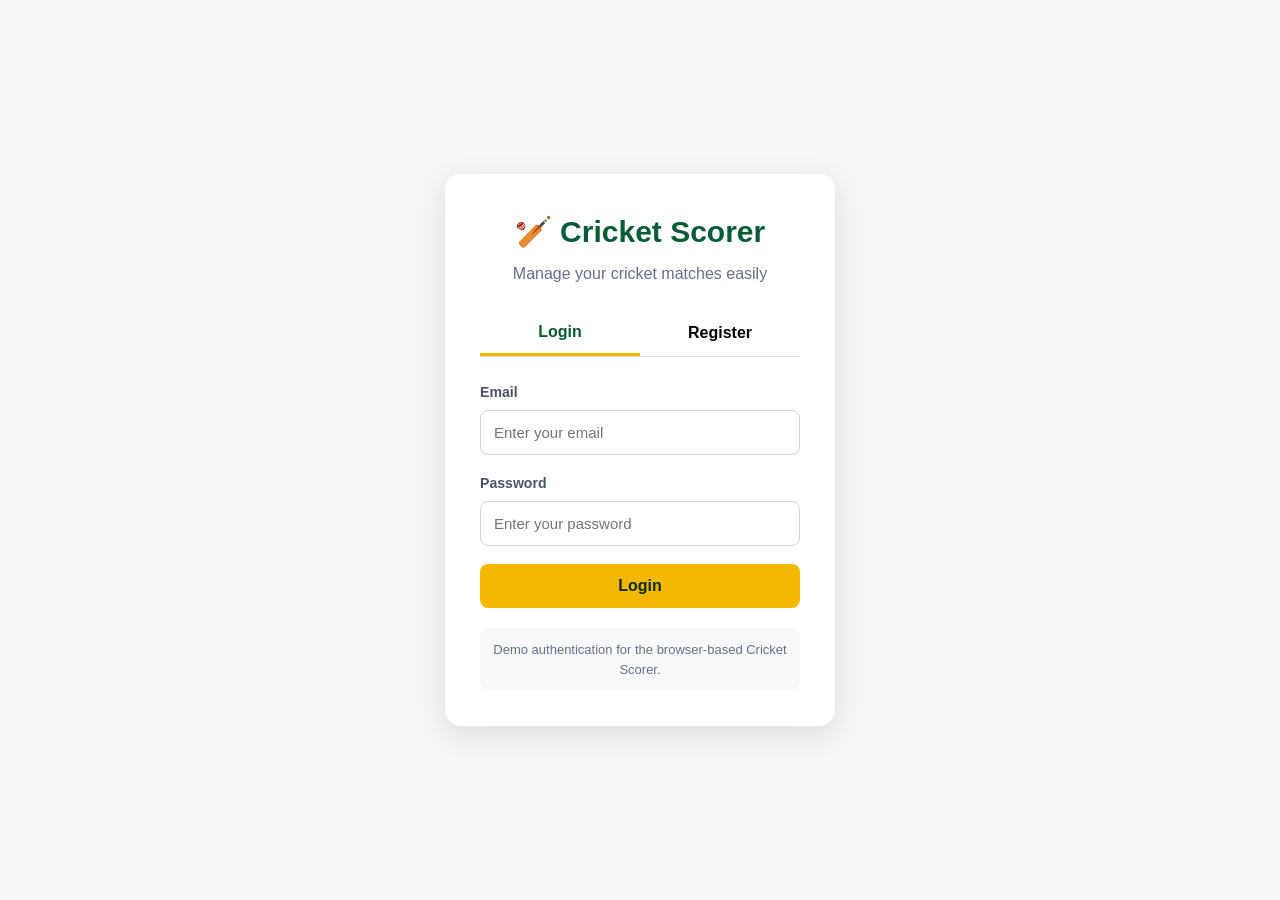
==== auth.html @ 76970073 "Add authentication and user-specific data" ====
<!DOCTYPE html>
<html lang="en">
<head>
    <meta charset="UTF-8">
    <meta name="viewport" content="width=device-width, initial-scale=1.0">

    <title>Login - Cricket Scorer</title>

    <link rel="stylesheet" href="css/style.css">

    <style>
        body {
            min-height: 100vh;
            margin: 0;
            display: flex;
            align-items: center;
            justify-content: center;
            background: #f4f6f8;
        }

        .auth-container {
            width: 100%;
            max-width: 430px;
            padding: 20px;
        }

        .auth-card {
            background: white;
            padding: 35px;
            border-radius: 16px;
            box-shadow: 0 8px 30px rgba(0, 0, 0, 0.10);
        }

        .auth-logo {
            text-align: center;
            margin-bottom: 25px;
        }

        .auth-logo h1 {
            margin: 0;
            color: #075c35;
            font-size: 30px;
        }

        .auth-logo p {
            color: #667085;
            margin-top: 8px;
        }

        .auth-tabs {
            display: flex;
            margin-bottom: 25px;
            border-bottom: 1px solid #ddd;
        }

        .auth-tab {
            flex: 1;
            padding: 12px;
            border: none;
            background: transparent;
            cursor: pointer;
            font-size: 16px;
            font-weight: 600;
        }

        .auth-tab.active {
            color: #075c35;
            border-bottom: 3px solid #f5b800;
        }

        .auth-form {
            display: none;
        }

        .auth-form.active {
            display: block;
        }

        .form-group {
            margin-bottom: 18px;
        }

        .form-group label {
            display: block;
            margin-bottom: 7px;
            font-weight: 600;
        }

        .form-group input {
            width: 100%;
            box-sizing: border-box;
            padding: 13px;
            border: 1px solid #d0d5dd;
            border-radius: 8px;
            font-size: 15px;
        }

        .form-group input:focus {
            outline: none;
            border-color: #075c35;
        }

        .auth-button {
            width: 100%;
            padding: 13px;
            border: none;
            border-radius: 8px;
            background: #f5b800;
            color: #102a1c;
            font-size: 16px;
            font-weight: 700;
            cursor: pointer;
        }

        .auth-button:hover {
            opacity: 0.9;
        }

        .auth-message {
            margin-top: 15px;
            text-align: center;
            font-weight: 600;
        }

        .auth-message.error {
            color: #dc3545;
        }

        .auth-message.success {
            color: #198754;
        }

        .demo-note {
            margin-top: 20px;
            padding: 12px;
            background: #f8f9fa;
            border-radius: 8px;
            font-size: 13px;
            color: #667085;
            text-align: center;
        }
    </style>
</head>

<body>

<div class="auth-container">

    <div class="auth-card">

        <div class="auth-logo">
            <h1>🏏 Cricket Scorer</h1>
            <p>Manage your cricket matches easily</p>
        </div>

        <!-- Login/Register Tabs -->
        <div class="auth-tabs">

            <button
                type="button"
                class="auth-tab active"
                id="loginTab"
                onclick="showAuthForm('login')">
                Login
            </button>

            <button
                type="button"
                class="auth-tab"
                id="registerTab"
                onclick="showAuthForm('register')">
                Register
            </button>

        </div>


        <!-- LOGIN FORM -->
        <form id="loginForm" class="auth-form active">

            <div class="form-group">
                <label for="loginEmail">Email</label>

                <input
                    type="email"
                    id="loginEmail"
                    placeholder="Enter your email"
                    required>
            </div>


            <div class="form-group">
                <label for="loginPassword">Password</label>

                <input
                    type="password"
                    id="loginPassword"
                    placeholder="Enter your password"
                    required>
            </div>


            <button type="submit" class="auth-button">
                Login
            </button>

        </form>


        <!-- REGISTER FORM -->
        <form id="registerForm" class="auth-form">

            <div class="form-group">
                <label for="registerName">Full Name</label>

                <input
                    type="text"
                    id="registerName"
                    placeholder="Enter your name"
                    required>
            </div>


            <div class="form-group">
                <label for="registerEmail">Email</label>

                <input
                    type="email"
                    id="registerEmail"
                    placeholder="Enter your email"
                    required>
            </div>


            <div class="form-group">
                <label for="registerPassword">Password</label>

                <input
                    type="password"
                    id="registerPassword"
                    placeholder="Create a password"
                    minlength="6"
                    required>
            </div>


            <div class="form-group">
                <label for="confirmPassword">Confirm Password</label>

                <input
                    type="password"
                    id="confirmPassword"
                    placeholder="Confirm your password"
                    minlength="6"
                    required>
            </div>


            <button type="submit" class="auth-button">
                Create Account
            </button>

        </form>


        <div id="authMessage" class="auth-message"></div>

        <div class="demo-note">
            Demo authentication for the browser-based Cricket Scorer.
        </div>

    </div>

</div>


<script src="js/auth.js"></script>

</body>
</html>
---- css/style.css ----
/* ===========================================================
   style.css
   Cricket Score Tally — modern stadium/scoreboard theme
   =========================================================== */

:root {
  --green-900: #0b3d24;
  --green-700: #14532d;
  --green-600: #1c7c3f;
  --green-500: #2e9e52;
  --green-100: #e6f7ec;
  --gold-500: #f2b705;
  --gold-600: #d99a00;
  --red-500: #e63946;
  --blue-500: #2563eb;
  --gray-900: #1a1d1f;
  --gray-700: #4b5563;
  --gray-400: #9ca3af;
  --gray-200: #e5e7eb;
  --gray-100: #f3f4f6;
  --white: #ffffff;
  --radius-sm: 8px;
  --radius-md: 14px;
  --radius-lg: 20px;
  --shadow-sm: 0 1px 3px rgba(0, 0, 0, 0.08);
  --shadow-md: 0 6px 18px rgba(0, 0, 0, 0.10);
  --shadow-lg: 0 12px 32px rgba(0, 0, 0, 0.16);
}

* {
  box-sizing: border-box;
}

body {
  margin: 0;
  font-family: "Segoe UI", Roboto, Helvetica, Arial, sans-serif;
  background: var(--gray-100);
  color: var(--gray-900);
  line-height: 1.5;
}

a {
  text-decoration: none;
  color: inherit;
}

img {
  max-width: 100%;
  display: block;
}

.container {
  max-width: 1100px;
  margin: 0 auto;
  padding: 0 20px;
}

/* ---------- Navbar ---------- */

.navbar {
  background: linear-gradient(135deg, var(--green-900), var(--green-700));
  color: var(--white);
  box-shadow: var(--shadow-md);
  position: sticky;
  top: 0;
  z-index: 100;
}

.navbar-inner {
  max-width: 1100px;
  margin: 0 auto;
  padding: 0 20px;
  display: flex;
  align-items: center;
  justify-content: space-between;
  height: 62px;
}

.nav-brand {
  font-size: 1.25rem;
  font-weight: 700;
  color: var(--white);
  display: flex;
  align-items: center;
  gap: 8px;
}

.nav-toggle {
  display: none;
  background: none;
  border: none;
  color: var(--white);
  font-size: 1.6rem;
  cursor: pointer;
}

.nav-menu {
  display: flex;
  gap: 6px;
}

.nav-link {
  color: rgba(255, 255, 255, 0.85);
  padding: 10px 14px;
  border-radius: var(--radius-sm);
  font-weight: 500;
  font-size: 0.95rem;
  transition: background 0.15s ease, color 0.15s ease;
}

.nav-link:hover {
  background: rgba(255, 255, 255, 0.12);
  color: var(--white);
}

.nav-link.active {
  background: var(--gold-500);
  color: var(--green-900);
}

@media (max-width: 780px) {
  .nav-toggle {
    display: block;
  }
  .nav-menu {
    display: none;
    flex-direction: column;
    position: absolute;
    top: 62px;
    left: 0;
    right: 0;
    background: var(--green-700);
    padding: 10px;
  }
  .nav-menu.open {
    display: flex;
  }
  .nav-link {
    padding: 12px 14px;
  }
}

/* ---------- Page header ---------- */

.page-header {
  padding: 30px 0 10px;
}

.page-header h1 {
  margin: 0 0 6px;
  font-size: 1.7rem;
}

.page-header p {
  color: var(--gray-700);
  margin: 0;
}

/* ---------- Hero / Dashboard ---------- */

.hero {
  background: linear-gradient(135deg, var(--green-900), var(--green-600));
  color: var(--white);
  padding: 46px 0;
  border-radius: 0 0 var(--radius-lg) var(--radius-lg);
  margin-bottom: 24px;
}

.hero h1 {
  font-size: 2rem;
  margin: 0 0 8px;
}

.hero p {
  opacity: 0.9;
  margin: 0 0 22px;
  max-width: 600px;
}

.hero-actions {
  display: flex;
  flex-wrap: wrap;
  gap: 12px;
}

/* ---------- Buttons ---------- */

.btn {
  display: inline-flex;
  align-items: center;
  justify-content: center;
  gap: 6px;
  border: none;
  border-radius: var(--radius-sm);
  padding: 11px 18px;
  font-size: 0.95rem;
  font-weight: 600;
  cursor: pointer;
  transition: transform 0.08s ease, box-shadow 0.15s ease, background 0.15s ease;
}

.btn:active {
  transform: scale(0.97);
}

.btn-primary {
  background: var(--gold-500);
  color: var(--green-900);
}
.btn-primary:hover {
  background: var(--gold-600);
}

.btn-secondary {
  background: var(--white);
  color: var(--green-700);
  border: 1px solid var(--gray-200);
}
.btn-secondary:hover {
  background: var(--green-100);
}

.btn-outline {
  background: transparent;
  color: var(--white);
  border: 1px solid rgba(255, 255, 255, 0.6);
}
.btn-outline:hover {
  background: rgba(255, 255, 255, 0.12);
}

.btn-danger {
  background: var(--red-500);
  color: var(--white);
}
.btn-danger:hover {
  filter: brightness(0.92);
}

.btn-block {
  width: 100%;
}

.btn-sm {
  padding: 7px 12px;
  font-size: 0.85rem;
}

.btn:disabled {
  opacity: 0.5;
  cursor: not-allowed;
}

/* ---------- Cards / grids ---------- */

.grid {
  display: grid;
  gap: 18px;
}

.grid-4 {
  grid-template-columns: repeat(4, 1fr);
}
.grid-3 {
  grid-template-columns: repeat(3, 1fr);
}
.grid-2 {
  grid-template-columns: repeat(2, 1fr);
}

@media (max-width: 900px) {
  .grid-4 {
    grid-template-columns: repeat(2, 1fr);
  }
  .grid-3 {
    grid-template-columns: repeat(2, 1fr);
  }
}
@media (max-width: 560px) {
  .grid-4,
  .grid-3,
  .grid-2 {
    grid-template-columns: 1fr;
  }
}

.stat-card {
  background: var(--white);
  border-radius: var(--radius-md);
  padding: 20px;
  box-shadow: var(--shadow-sm);
  text-align: center;
}

.stat-card .stat-value {
  font-size: 2rem;
  font-weight: 800;
  color: var(--green-700);
}

.stat-card .stat-label {
  color: var(--gray-700);
  font-size: 0.9rem;
  margin-top: 4px;
}

.card {
  background: var(--white);
  border-radius: var(--radius-md);
  padding: 22px;
  box-shadow: var(--shadow-sm);
}

.section {
  padding: 24px 0;
}

.section h2 {
  margin: 0 0 16px;
  font-size: 1.35rem;
}

.how-it-works-step {
  display: flex;
  gap: 12px;
  align-items: flex-start;
  margin-bottom: 14px;
}
.how-it-works-step .step-num {
  background: var(--green-600);
  color: var(--white);
  border-radius: 50%;
  width: 28px;
  height: 28px;
  display: flex;
  align-items: center;
  justify-content: center;
  font-weight: 700;
  font-size: 0.85rem;
  flex-shrink: 0;
}

/* ---------- Forms ---------- */

.form-group {
  margin-bottom: 16px;
}

.form-row {
  display: grid;
  grid-template-columns: 1fr 1fr;
  gap: 16px;
}
@media (max-width: 640px) {
  .form-row {
    grid-template-columns: 1fr;
  }
}

label {
  display: block;
  font-weight: 600;
  font-size: 0.88rem;
  margin-bottom: 6px;
  color: var(--gray-700);
}

input[type="text"],
input[type="tel"],
input[type="email"],
input[type="number"],
input[type="date"],
input[type="file"],
select,
textarea {
  width: 100%;
  padding: 10px 12px;
  border: 1px solid var(--gray-200);
  border-radius: var(--radius-sm);
  font-size: 0.95rem;
  background: var(--white);
  font-family: inherit;
}

input:focus,
select:focus,
textarea:focus {
  outline: none;
  border-color: var(--green-500);
  box-shadow: 0 0 0 3px rgba(46, 158, 82, 0.15);
}

.error-box {
  background: #fdecea;
  border: 1px solid var(--red-500);
  color: #9d1c1c;
  border-radius: var(--radius-sm);
  padding: 12px 14px;
  margin-bottom: 16px;
}
.error-box ul {
  margin: 4px 0 0;
  padding-left: 18px;
}

.success-box {
  background: var(--green-100);
  border: 1px solid var(--green-500);
  color: var(--green-900);
  border-radius: var(--radius-sm);
  padding: 12px 14px;
  margin-bottom: 16px;
}

.player-card {
  border: 1px solid var(--gray-200);
  border-radius: var(--radius-md);
  padding: 16px;
  margin-bottom: 12px;
  background: var(--gray-100);
}

.player-card-header {
  display: flex;
  justify-content: space-between;
  align-items: center;
  margin-bottom: 10px;
  font-weight: 700;
}

.player-flags {
  display: flex;
  gap: 14px;
  margin-top: 8px;
  flex-wrap: wrap;
}
.player-flags label {
  display: flex;
  align-items: center;
  gap: 6px;
  font-weight: 500;
  margin: 0;
}
.player-flags input {
  width: auto;
}

/* ---------- Team cards ---------- */

.team-card {
  background: var(--white);
  border-radius: var(--radius-md);
  box-shadow: var(--shadow-sm);
  overflow: hidden;
}

.team-card-banner {
  background: linear-gradient(135deg, var(--green-700), var(--green-500));
  color: var(--white);
  padding: 18px;
  display: flex;
  align-items: center;
  gap: 12px;
}

.team-logo {
  width: 50px;
  height: 50px;
  border-radius: 50%;
  background: var(--white);
  object-fit: cover;
  flex-shrink: 0;
  display: flex;
  align-items: center;
  justify-content: center;
  font-weight: 800;
  color: var(--green-700);
  font-size: 1.2rem;
}

.team-card-body {
  padding: 16px 18px;
}

.team-card-body p {
  margin: 4px 0;
  font-size: 0.9rem;
  color: var(--gray-700);
}

.team-card-actions {
  display: flex;
  flex-wrap: wrap;
  gap: 8px;
  padding: 0 18px 18px;
}

/* ---------- Live scoreboard ---------- */

.scoreboard {
  background: linear-gradient(135deg, var(--green-900), var(--green-700));
  color: var(--white);
  border-radius: var(--radius-lg);
  padding: 24px;
  margin-bottom: 20px;
  box-shadow: var(--shadow-lg);
}

.scoreboard-team {
  font-size: 1.1rem;
  letter-spacing: 0.5px;
  opacity: 0.9;
  text-transform: uppercase;
}

.scoreboard-score {
  font-size: 2.6rem;
  font-weight: 800;
  margin: 4px 0;
}

.scoreboard-meta {
  display: flex;
  flex-wrap: wrap;
  gap: 18px;
  margin-top: 10px;
  font-size: 0.95rem;
}

.scoreboard-meta strong {
  color: var(--gold-500);
}

.scoreboard-target {
  margin-top: 12px;
  padding-top: 12px;
  border-top: 1px solid rgba(255, 255, 255, 0.2);
  font-size: 0.95rem;
}

.current-over {
  display: flex;
  align-items: center;
  gap: 8px;
  flex-wrap: wrap;
  margin: 16px 0;
}

.current-over-label {
  font-weight: 700;
  color: var(--gray-700);
  margin-right: 4px;
}

.ball-chip {
  display: inline-flex;
  align-items: center;
  justify-content: center;
  min-width: 32px;
  height: 32px;
  padding: 0 8px;
  border-radius: 50%;
  font-weight: 700;
  font-size: 0.85rem;
  color: var(--white);
  background: var(--gray-400);
}
.ball-dot {
  background: var(--gray-400);
}
.ball-run {
  background: var(--blue-500);
}
.ball-four {
  background: var(--green-600);
  border-radius: 8px;
}
.ball-six {
  background: var(--gold-600);
  border-radius: 8px;
}
.ball-wicket {
  background: var(--red-500);
  border-radius: 8px;
}
.ball-wide,
.ball-noball {
  background: #a855f7;
  border-radius: 8px;
}
.ball-bye,
.ball-legbye {
  background: #0891b2;
  border-radius: 8px;
}

/* Scoring buttons */

.scoring-panel {
  background: var(--white);
  border-radius: var(--radius-md);
  padding: 18px;
  box-shadow: var(--shadow-sm);
  margin-bottom: 20px;
}

.scoring-grid {
  display: grid;
  grid-template-columns: repeat(4, 1fr);
  gap: 10px;
  margin-bottom: 12px;
}

@media (max-width: 560px) {
  .scoring-grid {
    grid-template-columns: repeat(3, 1fr);
  }
}

.score-btn {
  border: none;
  border-radius: var(--radius-md);
  padding: 18px 6px;
  font-size: 1.3rem;
  font-weight: 800;
  cursor: pointer;
  color: var(--white);
  background: var(--green-600);
  transition: transform 0.08s ease, filter 0.12s ease;
}
.score-btn:active {
  transform: scale(0.95);
}
.score-btn:hover {
  filter: brightness(1.08);
}

.score-btn.run-four {
  background: var(--blue-500);
}
.score-btn.run-six {
  background: var(--gold-600);
}
.score-btn.extra {
  background: #a855f7;
  font-size: 1rem;
}
.score-btn.wicket {
  background: var(--red-500);
  grid-column: span 2;
}
.score-btn.undo {
  background: var(--gray-700);
}
.score-btn.end-over {
  background: var(--green-900);
}

.scoring-secondary-row {
  display: grid;
  grid-template-columns: repeat(4, 1fr);
  gap: 10px;
}
@media (max-width: 560px) {
  .scoring-secondary-row {
    grid-template-columns: repeat(2, 1fr);
  }
}

/* Batting / bowling tables */

.scorecard-table,
table.data-table {
  width: 100%;
  border-collapse: collapse;
  margin-bottom: 18px;
  font-size: 0.9rem;
}

.scorecard-table th,
.scorecard-table td,
table.data-table th,
table.data-table td {
  padding: 8px 10px;
  text-align: left;
  border-bottom: 1px solid var(--gray-200);
}

.scorecard-table th,
table.data-table th {
  background: var(--gray-100);
  font-weight: 700;
  color: var(--gray-700);
}

.table-wrap {
  overflow-x: auto;
  background: var(--white);
  border-radius: var(--radius-md);
  padding: 16px;
  box-shadow: var(--shadow-sm);
  margin-bottom: 18px;
}

.striker-marker {
  color: var(--gold-600);
  font-weight: 800;
}

/* Summary strip */

.summary-strip {
  display: flex;
  flex-wrap: wrap;
  gap: 16px;
  background: var(--white);
  border-radius: var(--radius-md);
  box-shadow: var(--shadow-sm);
  padding: 16px 18px;
  margin-bottom: 18px;
}

.summary-item {
  min-width: 140px;
}

.summary-item .label {
  font-size: 0.78rem;
  text-transform: uppercase;
  color: var(--gray-400);
  font-weight: 700;
}

.summary-item .value {
  font-size: 1.05rem;
  font-weight: 700;
  color: var(--gray-900);
}

/* Match history */

.history-card {
  background: var(--white);
  border-radius: var(--radius-md);
  box-shadow: var(--shadow-sm);
  padding: 18px;
  margin-bottom: 14px;
}

.history-card-header {
  display: flex;
  justify-content: space-between;
  font-size: 0.82rem;
  color: var(--gray-400);
  margin-bottom: 10px;
}

.history-team-row {
  display: flex;
  justify-content: space-between;
  padding: 4px 0;
  font-weight: 600;
}

.history-result {
  color: var(--green-700);
  font-weight: 700;
  margin: 10px 0;
}

.live-match-card {
  background: var(--white);
  border-radius: var(--radius-md);
  box-shadow: var(--shadow-sm);
  padding: 18px;
}

.live-dot {
  color: var(--red-500);
  font-weight: 700;
  font-size: 0.82rem;
}

.live-match-title {
  font-weight: 700;
  margin: 8px 0 4px;
}

.live-match-score {
  color: var(--gray-700);
  margin-bottom: 12px;
}

/* Modal */

.modal-overlay {
  position: fixed;
  inset: 0;
  background: rgba(0, 0, 0, 0.5);
  display: flex;
  align-items: center;
  justify-content: center;
  z-index: 1000;
  padding: 16px;
}

.modal-box {
  background: var(--white);
  border-radius: var(--radius-lg);
  padding: 24px;
  max-width: 440px;
  width: 100%;
  max-height: 90vh;
  overflow-y: auto;
  box-shadow: var(--shadow-lg);
}

.modal-box h3 {
  margin-top: 0;
}

.modal-actions {
  display: flex;
  justify-content: flex-end;
  gap: 10px;
  margin-top: 18px;
}

.hidden {
  display: none !important;
}

.empty-state {
  color: var(--gray-400);
  text-align: center;
  padding: 30px 0;
}

.footer {
  text-align: center;
  color: var(--gray-400);
  font-size: 0.85rem;
  padding: 30px 0;
}

.result-banner {
  background: linear-gradient(135deg, var(--gold-600), var(--gold-500));
  color: var(--green-900);
  border-radius: var(--radius-lg);
  padding: 22px;
  text-align: center;
  font-size: 1.3rem;
  font-weight: 800;
  margin-bottom: 20px;
}

.scorecard-innings {
  background: var(--white);
  border-radius: var(--radius-md);
  box-shadow: var(--shadow-sm);
  padding: 18px;
  margin-bottom: 18px;
}

.scorecard-innings h3 {
  margin-top: 0;
}

.scorecard-result {
  text-align: center;
  font-weight: 800;
  font-size: 1.2rem;
  color: var(--green-700);
  margin-bottom: 16px;
}

.tag {
  display: inline-block;
  padding: 2px 8px;
  border-radius: 20px;
  font-size: 0.72rem;
  font-weight: 700;
  background: var(--green-100);
  color: var(--green-700);
}

.inline-fields {
  display: flex;
  gap: 10px;
  align-items: center;
  flex-wrap: wrap;
}

/* ===========================================================
   Phase 4 — UI/UX polish
   =========================================================== */
.page-header-actions,
.section-heading-row {
  display: flex;
  justify-content: space-between;
  align-items: center;
  gap: 16px;
  flex-wrap: wrap;
}

.section-subtitle {
  margin: -8px 0 0;
  color: var(--gray-400);
  font-size: 0.9rem;
}

.header-actions {
  display: flex;
  align-items: center;
  gap: 10px;
  flex-wrap: wrap;
}

.compact-search,
.stats-search input {
  min-width: 220px;
  border: 1px solid var(--gray-300);
  border-radius: var(--radius-md);
  padding: 11px 13px;
  background: var(--white);
  color: var(--gray-900);
  outline: none;
}

.compact-search:focus,
.stats-search input:focus {
  border-color: var(--green-500);
  box-shadow: 0 0 0 3px rgba(22, 101, 52, 0.1);
}

.quick-actions {
  margin-bottom: 8px;
}

.action-card {
  text-decoration: none;
  color: inherit;
  display: flex;
  flex-direction: column;
  gap: 8px;
  transition: transform 0.15s ease, box-shadow 0.15s ease;
}

.action-card:hover {
  transform: translateY(-3px);
  box-shadow: var(--shadow-md);
}

.action-card span:last-child {
  color: var(--gray-400);
  font-size: 0.88rem;
}

.action-icon {
  font-size: 1.8rem;
}

.clickable-row {
  cursor: pointer;
}

.clickable-row:hover td {
  background: var(--green-50);
}

.player-profile-modal {
  max-width: 560px;
}

.player-profile-head {
  display: flex;
  align-items: center;
  gap: 14px;
  margin-bottom: 20px;
}

.player-profile-head h3 {
  margin: 0 0 4px;
}

.player-profile-head p {
  margin: 0;
  color: var(--gray-400);
}

.player-avatar {
  width: 58px;
  height: 58px;
  border-radius: 50%;
  display: grid;
  place-items: center;
  background: var(--green-700);
  color: var(--white);
  font-size: 1.4rem;
  font-weight: 800;
}

.profile-stat-grid {
  display: grid;
  grid-template-columns: repeat(4, 1fr);
  gap: 10px;
}

.profile-stat {
  background: var(--gray-100);
  border-radius: var(--radius-md);
  padding: 13px;
}

.profile-stat span {
  display: block;
  color: var(--gray-400);
  font-size: 0.78rem;
  margin-bottom: 5px;
}

.profile-stat strong {
  font-size: 1.08rem;
  color: var(--green-800);
}

.scorecard-toolbar {
  display: flex;
  justify-content: flex-end;
  margin-bottom: 12px;
}

@media (max-width: 700px) {
  .profile-stat-grid {
    grid-template-columns: repeat(2, 1fr);
  }

  .compact-search,
  .stats-search input {
    width: 100%;
    min-width: 0;
  }

  .header-actions {
    width: 100%;
  }

  .header-actions .btn {
    flex: 1;
  }
}

@media print {
  body * {
    visibility: hidden !important;
  }

  #scorecardModal,
  #scorecardModal * {
    visibility: visible !important;
  }

  #scorecardModal {
    position: static !important;
    background: white !important;
    padding: 0 !important;
  }

  #scorecardModal .modal-box {
    max-width: none !important;
    max-height: none !important;
    box-shadow: none !important;
  }

  #scorecardModal .modal-actions,
  .scorecard-toolbar {
    display: none !important;
  }
}

/* =========================================
   Authentication
========================================= */

.logout-btn {
    border: none;
    background: #dc3545;
    color: white;
    padding: 10px 16px;
    border-radius: 8px;
    font-size: 14px;
    font-weight: 600;
    cursor: pointer;
    margin-left: 10px;
}

.logout-btn:hover {
    opacity: 0.9;
}

/* =========================================
   Current User
========================================= */

.current-user-name {
    display: inline-flex;
    align-items: center;
    margin-left: 12px;
    padding: 8px 12px;
    border-radius: 8px;
    background: #f4f6f8;
    color: #075c35;
    font-size: 14px;
    font-weight: 600;
}
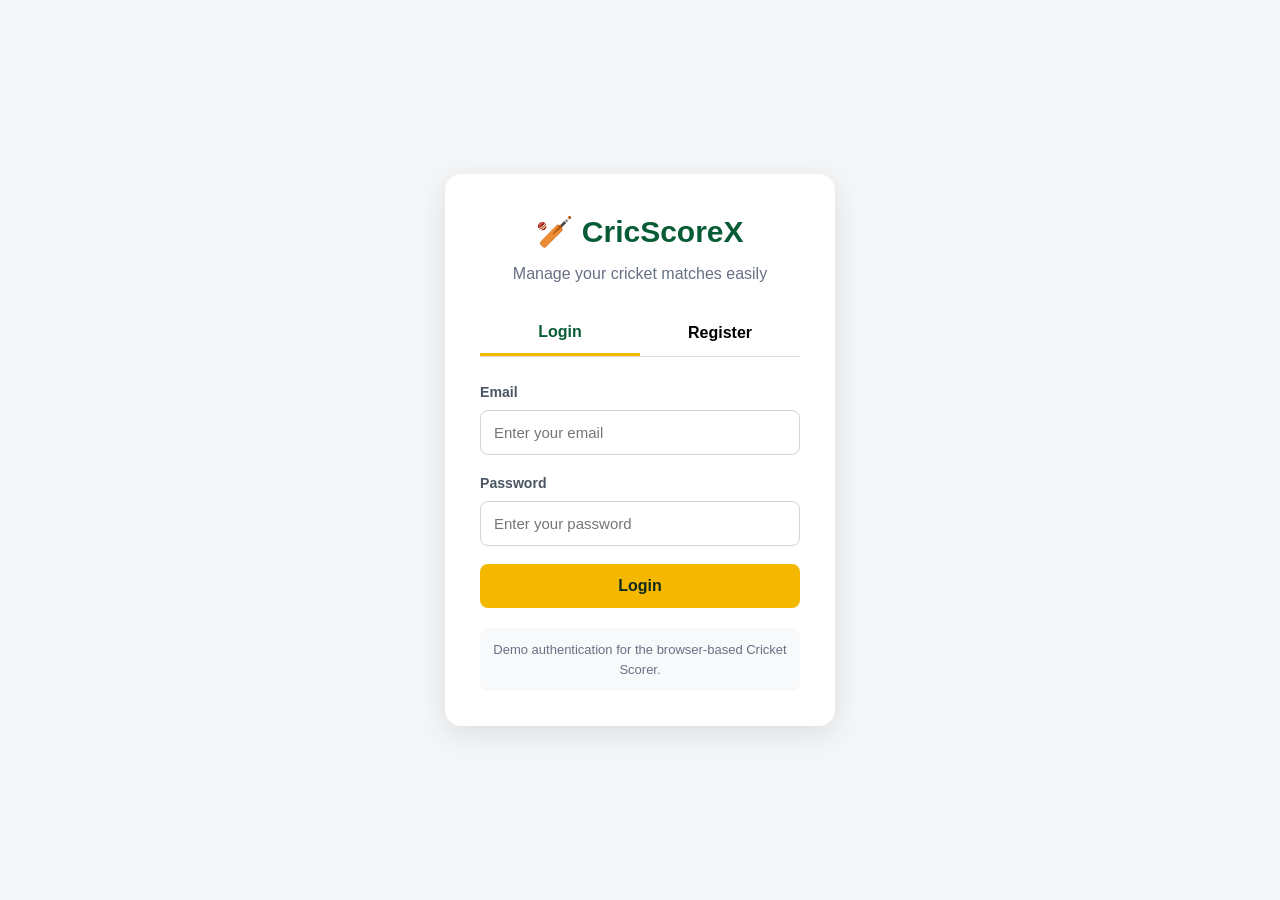
==== commit 29c13e9d: "change name" ====
--- a/auth.html
+++ b/auth.html
@@ -4,7 +4,7 @@
     <meta charset="UTF-8">
     <meta name="viewport" content="width=device-width, initial-scale=1.0">
 
-    <title>Login - Cricket Scorer</title>
+    <title>Login - CricScoreX</title>
 
     <link rel="stylesheet" href="css/style.css">
 
@@ -149,7 +149,7 @@
     <div class="auth-card">
 
         <div class="auth-logo">
-            <h1>🏏 Cricket Scorer</h1>
+            <h1>🏏 CricScoreX</h1>
             <p>Manage your cricket matches easily</p>
         </div>
 
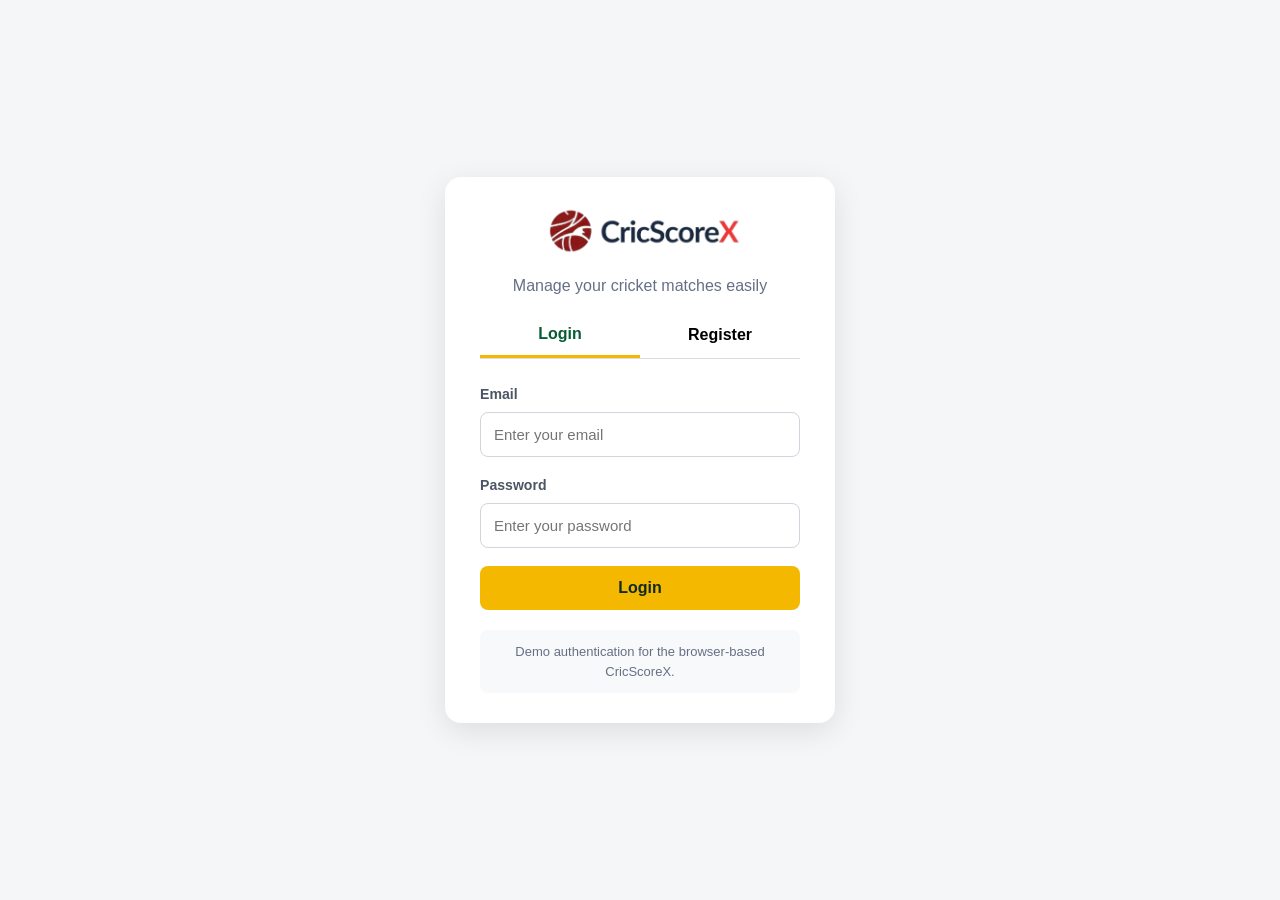
==== commit 36926509: "created logo" ====
--- a/auth.html
+++ b/auth.html
@@ -26,25 +26,27 @@
 
         .auth-card {
             background: white;
-            padding: 35px;
+            padding: 25px 35px 30px;
             border-radius: 16px;
             box-shadow: 0 8px 30px rgba(0, 0, 0, 0.10);
         }
 
         .auth-logo {
             text-align: center;
-            margin-bottom: 25px;
-        }
-
-        .auth-logo h1 {
-            margin: 0;
-            color: #075c35;
-            font-size: 30px;
+            margin-bottom: 15px;
+        }
+
+        .auth-logo img {
+            width: 220px;
+            max-width: 100%;
+            height: auto;
+            display: block;
+            margin: 0 auto 5px;
         }
 
         .auth-logo p {
             color: #667085;
-            margin-top: 8px;
+            margin: 0 0 15px;
         }
 
         .auth-tabs {
@@ -149,7 +151,8 @@
     <div class="auth-card">
 
         <div class="auth-logo">
-            <h1>🏏 CricScoreX</h1>
+            <img src="assets/cricscorex-logo.png" alt="CricScoreX Logo">
+            <p>        </p>
             <p>Manage your cricket matches easily</p>
         </div>
 
@@ -265,8 +268,8 @@
 
         <div id="authMessage" class="auth-message"></div>
 
-        <div class="demo-note">
-            Demo authentication for the browser-based Cricket Scorer.
+        <div class="demo-note"> 
+            Demo authentication for the browser-based CricScoreX.
         </div>
 
     </div>
--- a/css/style.css
+++ b/css/style.css
@@ -5,7 +5,7 @@
 
 :root {
   --green-900: #0b3d24;
-  --green-700: #14532d;
+  --green-700: #3b895a;
   --green-600: #1c7c3f;
   --green-500: #2e9e52;
   --green-100: #e6f7ec;
@@ -1113,3 +1113,11 @@
     font-size: 14px;
     font-weight: 600;
 }
+
+.auth-logo img {
+    width: 220px;
+    max-width: 100%;
+    height: auto;
+    display: block;
+    margin: 0 auto;
+}
